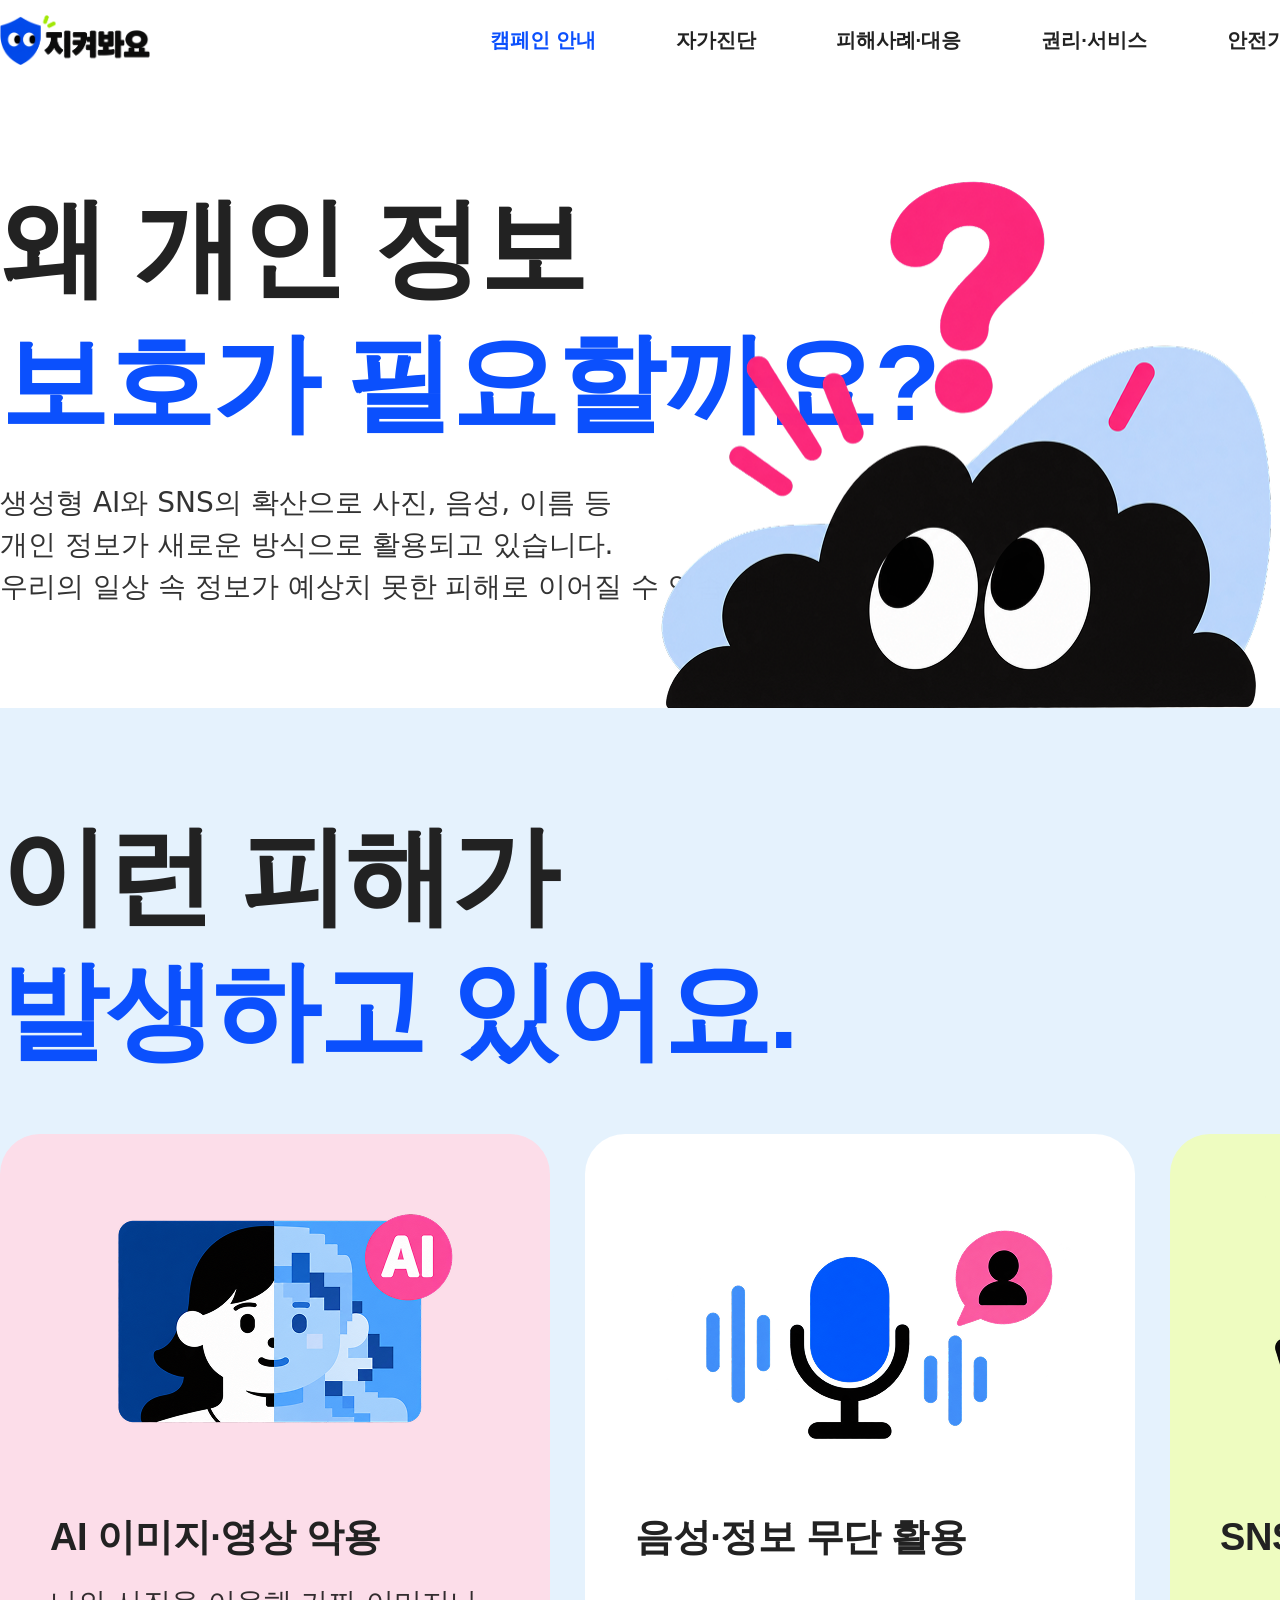
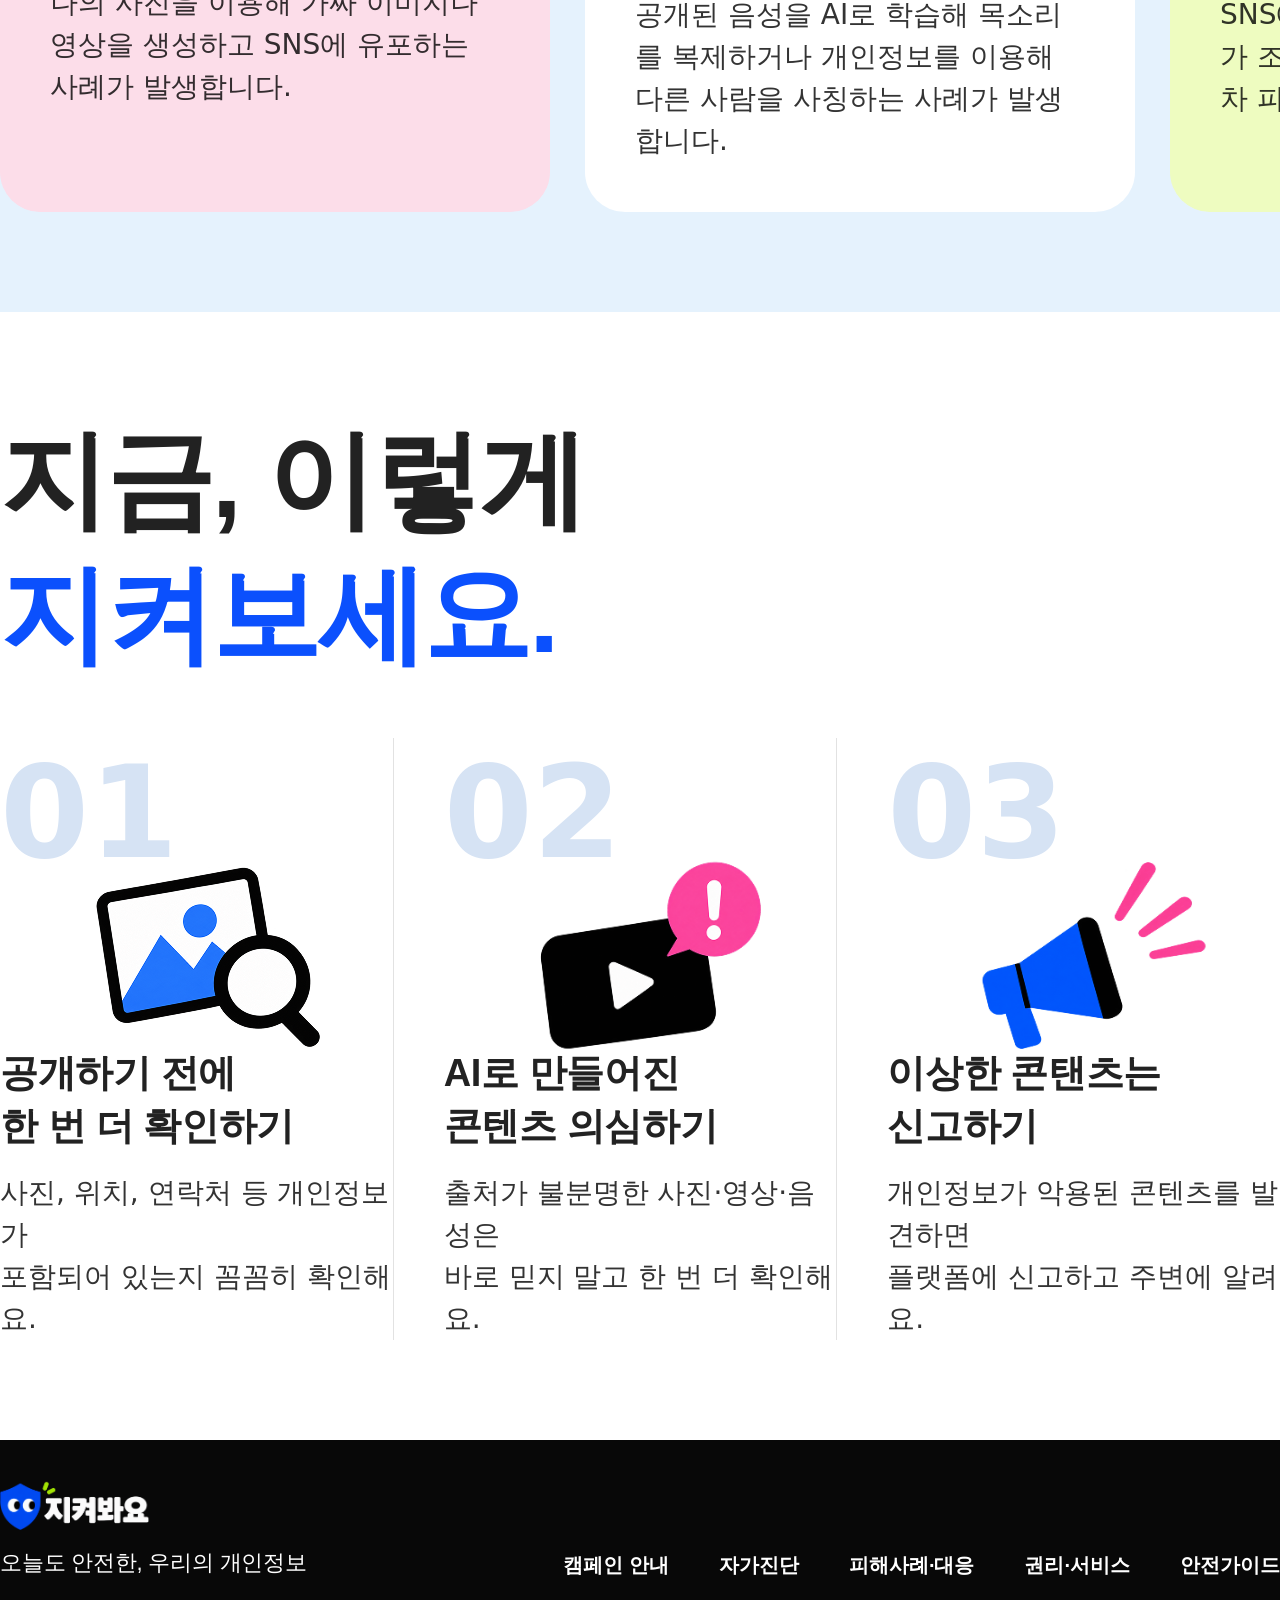
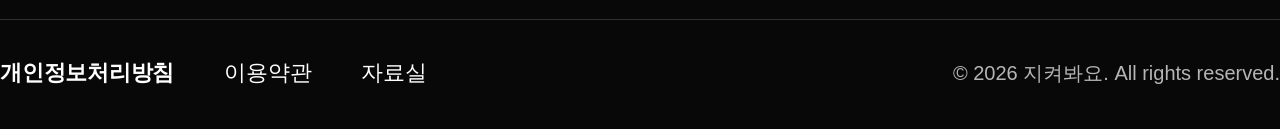
==== pages/campaign.html @ ae58e88c "메인 페이지 수정" ====
<!DOCTYPE html>
<html lang="ko">

<head>
    <meta charset="UTF-8">
    <meta name="viewport" content="width=device-width, initial-scale=1.0">
    <title>Jikyeoboda - Guide</title>
    <link rel="stylesheet" href="../css/campaign.css">
    <script src="../js/common.js" defer></script>
    <script src="../js/campaign.js" defer></script>
</head>

<body>
    <div id="wrap">
        <header>
            <div class="inner">
                <a href="/index.html">
                    <div class="logo">
                        <img src="../images/logo/logo-black.png" alt="">
                    </div>
                </a>
                <nav class="gnb" aria-label="주 메뉴">
                    <ul class="gnb-list">
                        <!-- 하위 메뉴 없음 -->
                        <li class="gnb-item">
                            <a class="on" href="./campaign.html">캠페인 안내</a>
                        </li>

                        <li class="gnb-item">
                            <a href="./diagnostics.html">자가진단</a>
                        </li>

                        <!-- 피해사례·대응 -->
                        <li class="gnb-item">
                            <a href="./damage case.html">피해사례·대응</a>

                            <div class="gnb-submenu">
                                <p class="submenu-title">피해사례·대응</p>

                                <ul class="submenu-list">
                                    <li><a href="#">개인정보 유출</a></li>
                                    <li><a href="#">피싱·스미싱</a></li>
                                    <li><a href="#">생성형 AI·딥페이크</a></li>
                                </ul>
                            </div>
                        </li>

                        <!-- 권리·서비스 -->
                        <li class="gnb-item">
                            <a href="./service.html">권리·서비스</a>

                            <div class="gnb-submenu">
                                <div class="submenu-group">
                                    <p class="submenu-title">개인정보 권리</p>

                                    <ul class="submenu-list">
                                        <li><a href="./service.html#rights">열람·정정·삭제 요구</a></li>
                                        <li><a href="./service.html#identity">본인확인 내역 조회</a></li>
                                    </ul>
                                </div>

                                <div class="submenu-group">
                                    <p class="submenu-title">개인정보 관리 서비스</p>

                                    <ul class="submenu-list">
                                        <li><a href="./service.html#withdrawal">웹사이트 회원탈퇴</a></li>
                                        <li><a href="./service.html#eraser">지우개 서비스</a></li>
                                    </ul>
                                </div>

                                <div class="submenu-group">
                                    <ul class="submenu-list">
                                        <li><a href="./service.html#leak">털린 내 정보 찾기</a></li>
                                    </ul>
                                </div>
                            </div>
                        </li>

                        <!-- 안전가이드 -->
                        <li class="gnb-item">
                            <a href="#">안전가이드</a>

                            <div class="gnb-submenu">
                                <ul class="submenu-list">
                                    <li><a href="#">교육자료 다운로드</a></li>
                                </ul>
                            </div>
                        </li>
                    </ul>
                </nav>
            </div>
        </header>

        <div class="guide-hero">
            <div class="inner">
                <h1>왜 개인 정보 <br> <span>보호가 필요할까요?</span></h1>
                <p class="guide-desc">생성형 AI와 SNS의 확산으로 사진, 음성, 이름 등 <br>
                    개인 정보가 새로운 방식으로 활용되고 있습니다. <br>
                    우리의 일상 속 정보가 예상치 못한 피해로 이어질 수 있습니다.</p>
                <img src="../images/guide_image/guide_hero_img.png" alt="">
            </div>
        </div>

        <div class="guide-case">
            <div class="inner">
                <h1>이런 피해가 <br> <span>발생하고 있어요.</span></h1>
                <div class="guide-cards">
                    <ul>
                        <li class="card">
                            <img src="../images/guide_image/guide_ai.png" alt="ai 이미지, 영상 악용">
                            <div class="guide-card-text">
                                <h3>AI 이미지·영상 악용</h3>
                                <P class="guide-desc">
                                    나의 사진을 이용해 가짜 이미지나 영상을 생성하고 SNS에 유포하는 사례가 발생합니다.
                                </P>
                            </div>
                        </li>
                        <li class="card">
                            <img src="../images/guide_image/guide_mic.png" alt="음성, 정보 무단 활용">
                            <h3>음성·정보 무단 활용</h3>
                            <P class="guide-desc">
                                공개된 음성을 AI로 학습해 목소리를 복제하거나 개인정보를 이용해 다른 사람을
                                사칭하는 사례가 발생합니다.
                            </P>
                        </li>
                        <li class="card">
                            <img src="../images/guide_image/guide_pic.png" alt="SNS 개인정보 노출">
                            <h3>SNS 개인정보 노출</h3>
                            <P class="guide-desc">
                                SNS에 올린 사진, 위치, 일상 정보가 조합되어 개인정보가 유출되고 2차 피해로
                                이어질 수 있습니다.
                            </P>
                        </li>
                    </ul>
                </div>
            </div>

        </div>

        <div class="guide-list">
            <div class="inner">
                <h1>지금, 이렇게 <br><span>지켜보세요.</span></h1>
                <div class="guide-items">
                    <ul>
                        <li class="guide-item">
                            <span class="guide-num">01</span>
                            <img src="../images/guide_image/guide_item01.png" alt="">
                            <h3>공개하기 전에 <br>한 번 더 확인하기</h3>
                            <p class="guide-desc">
                                사진, 위치, 연락처 등 개인정보가 <br>
                                포함되어 있는지 꼼꼼히 확인해요.
                            </p>
                        </li>
                        <li class="guide-item">
                            <span class="guide-num">02</span>
                            <img src="../images/guide_image/guide_item02.png" alt="">
                            <h3>AI로 만들어진 <br>
                                콘텐츠 의심하기</h3>
                            <p class="guide-desc">
                                출처가 불분명한 사진·영상·음성은 <br>
                                바로 믿지 말고 한 번 더 확인해요.
                            </p>
                        </li>
                        <li class="guide-item">
                            <span class="guide-num">03</span>
                            <img src="../images/guide_image/guide_item03.png" alt="">
                            <h3>이상한 콘탠츠는 <br>
                                신고하기</h3>
                            <p class="guide-desc">
                                개인정보가 악용된 콘텐츠를 발견하면 <br>
                                플랫폼에 신고하고 주변에 알려요.
                            </p>
                        </li>
                    </ul>
                </div>
            </div>
        </div>

        <footer class="footer">
            <div class="inner">
                <div class="footer-top">
                    <div class="footer-brand">
                        <!-- 흰색 글자 로고의 실제 파일명으로 변경 -->
                        <img src="../images/logo/logo-white.png" alt="지켜봐요" class="footer-logo">
                        <p>오늘도 안전한, 우리의 개인정보</p>
                    </div>

                    <nav class="footer-nav" aria-label="푸터 메뉴">
                        <ul>
                            <li><a href="./campaign.html">캠페인 안내</a></li>
                            <li><a href="./diagnostics.html">자가진단</a></li>
                            <li><a href="./damage case.html">피해사례·대응</a></li>
                            <li><a href="./service.html">권리·서비스</a></li>
                            <li><a href="./guide.html">안전가이드</a></li>
                        </ul>
                    </nav>
                </div>

                <div class="footer-bottom">
                    <ul class="footer-links">
                        <li><a href="#">개인정보처리방침</a></li>
                        <li><a href="#">이용약관</a></li>
                        <li><a href="#">자료실</a></li>
                    </ul>

                    <p class="footer-copyright">
                        © 2026 지켜봐요. All rights reserved.
                    </p>
                </div>
            </div>
        </footer>
    </div>
</body>

</html>
---- css/campaign.css ----
@charset "utf-8";
@import url(reset.css);
@import url(common.css);

:root {
    --point-blue: #0B50FD;
    --backgroudn-blue: #E5F2FD;
    --card-pink: #FCDDE9;
    --card-lime: #EEFCC0;
}

.guide-desc {
    color: rgba(0, 0, 0, 0.8);
    font-size: 28px;
    line-height: 1.5;
    letter-spacing: -1%;
    font-weight: 400;
}

h1>span {
    color: var(--point-blue);
}

/* hero */
.guide-hero {
    height: 628px;
    padding: 100px 0;
}

.guide-hero .inner {
    position: relative;
}

.guide-hero h1 {
    margin-bottom: 32px;
    display: block;
}

.guide-hero img {
    width: 680px;
    height: 553px;
    position: absolute;
    top: -25px;
    right: 0;
}

/* case */
.guide-case {
    background: var(--backgroudn-blue);
    padding: 100px 0;
}

.guide-case h1 {
    margin-bottom: 56px;
}

.guide-cards ul {
    display: flex;
    gap: 35px;
}

.guide-cards ul>li {
    border-radius: 40px;
    padding: 30px 50px 50px;
    background: var(--card-pink);
}

.guide-cards .card {
    display: flex;
    flex-direction: column;
    gap: 30px;
}

.guide-cards .card .guide-card-text {
    display: flex;
    flex-direction: column;
    gap: 18px;
}

.guide-cards li:nth-child(2) {
    background: #fff;
}

.guide-cards li:nth-child(3) {
    background: var(--card-lime);
}

/* list */
.guide-list {
    padding: 100px 0;
}

.guide-list h1 {
    margin-bottom: 56px;
}

.guide-items ul {
    display: flex;
    gap: 50px;
}

.guide-items ul li {
    position: relative;
    flex: 1;
}

.guide-item .guide-num {
    display: block;
    font-size: 128px;
    font-weight: 700;
    letter-spacing: 2%;
    color: #D6E3F4;
    margin-bottom: 160px;
}

.guide-item img {
    width: 231px;
    height: 195px;
    position: absolute;
    top: 20%;
    right: 70px;
    margin-bottom: 10px;
}

.guide-item h3 {
    margin-bottom: 18px;
}

.guide-items ul li:nth-child(1),
.guide-items ul li:nth-child(2) {
    border-right: 1px solid #e2e2e2;
}
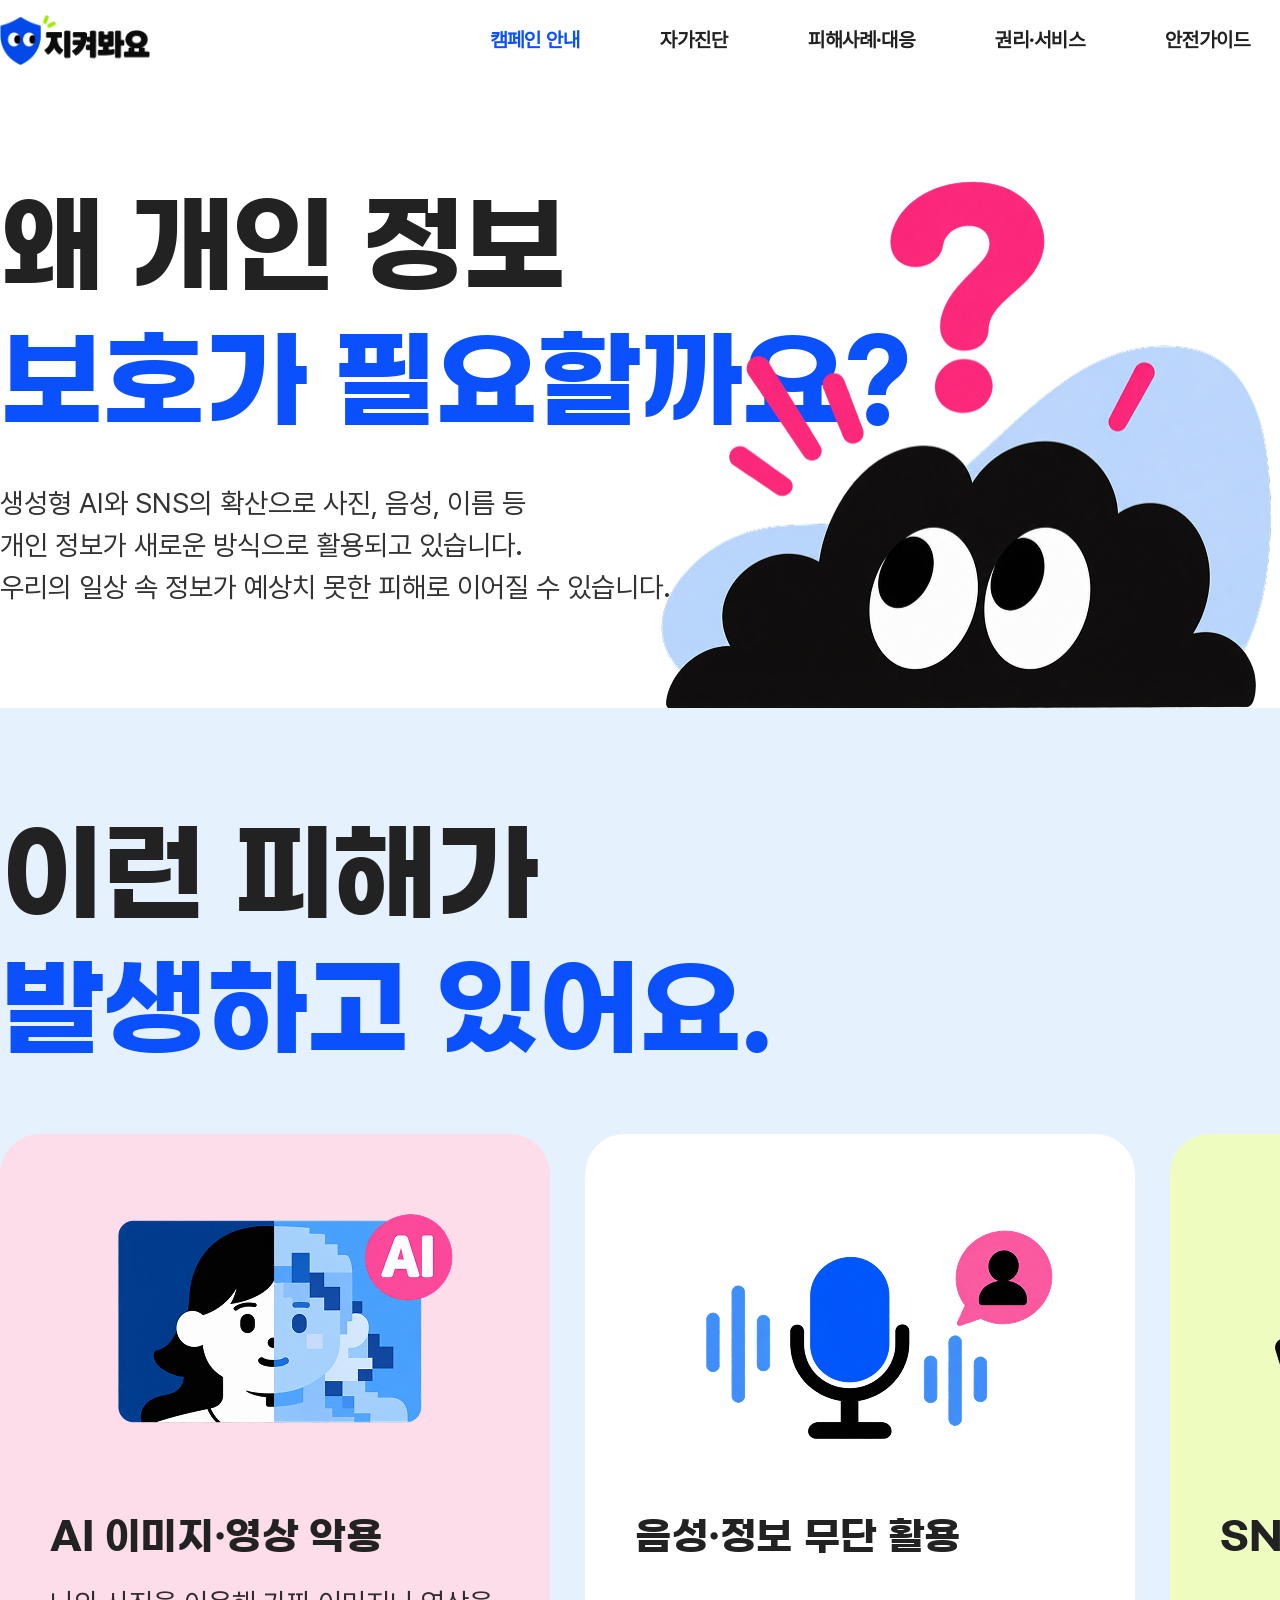
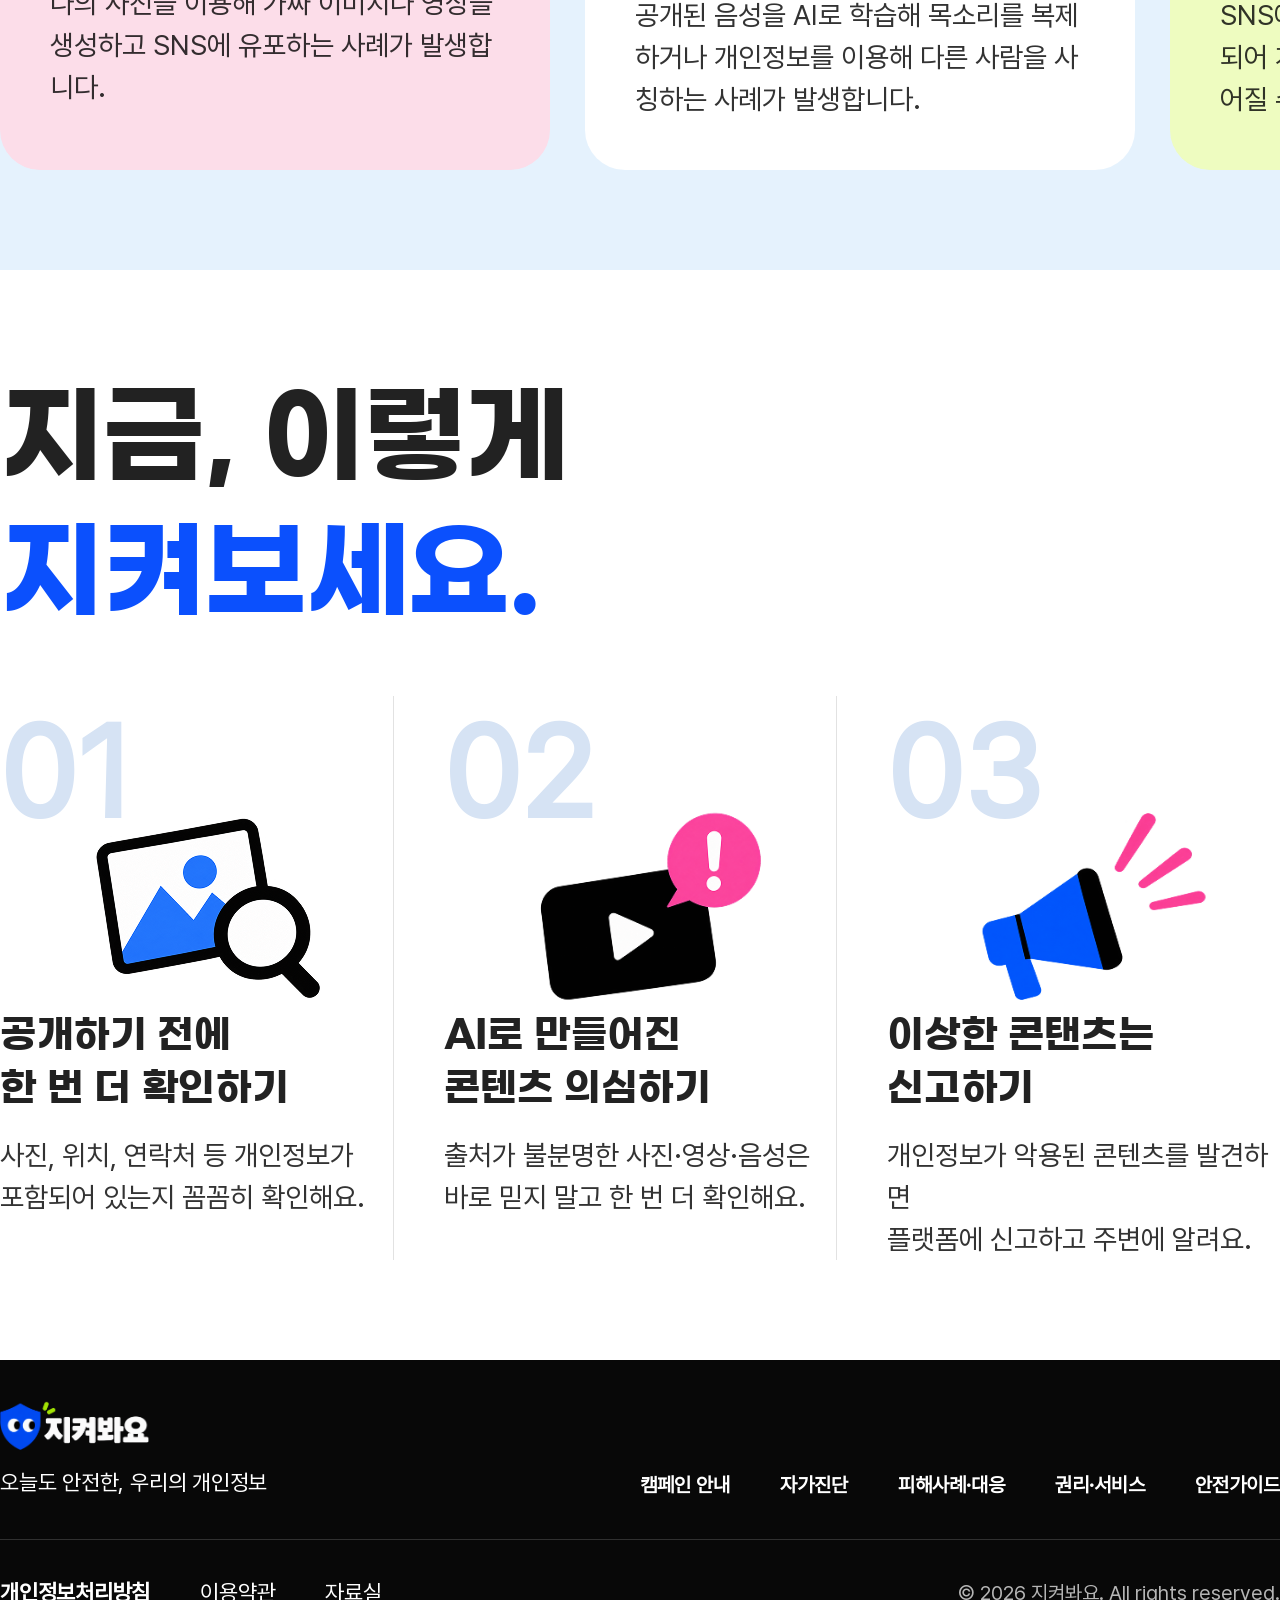
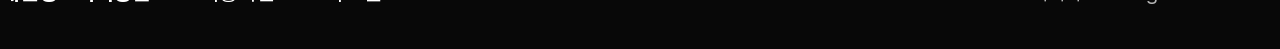
==== commit d2fad380: "Add font files" ====
--- a/pages/campaign.html
+++ b/pages/campaign.html
@@ -14,7 +14,7 @@
     <div id="wrap">
         <header>
             <div class="inner">
-                <a href="/index.html">
+                <a href="../index.html">
                     <div class="logo">
                         <img src="../images/logo/logo-black.png" alt="">
                     </div>
@@ -38,9 +38,15 @@
                                 <p class="submenu-title">피해사례·대응</p>
 
                                 <ul class="submenu-list">
-                                    <li><a href="#">개인정보 유출</a></li>
-                                    <li><a href="#">피싱·스미싱</a></li>
-                                    <li><a href="#">생성형 AI·딥페이크</a></li>
+                                    <li>
+                                        <a href="./damage case.html#privacy">개인정보 유출</a>
+                                    </li>
+                                    <li>
+                                        <a href="./damage case.html#phishing">피싱·스미싱</a>
+                                    </li>
+                                    <li>
+                                        <a href="./damage case.html#deepfake">생성형 AI·딥페이크</a>
+                                    </li>
                                 </ul>
                             </div>
                         </li>
